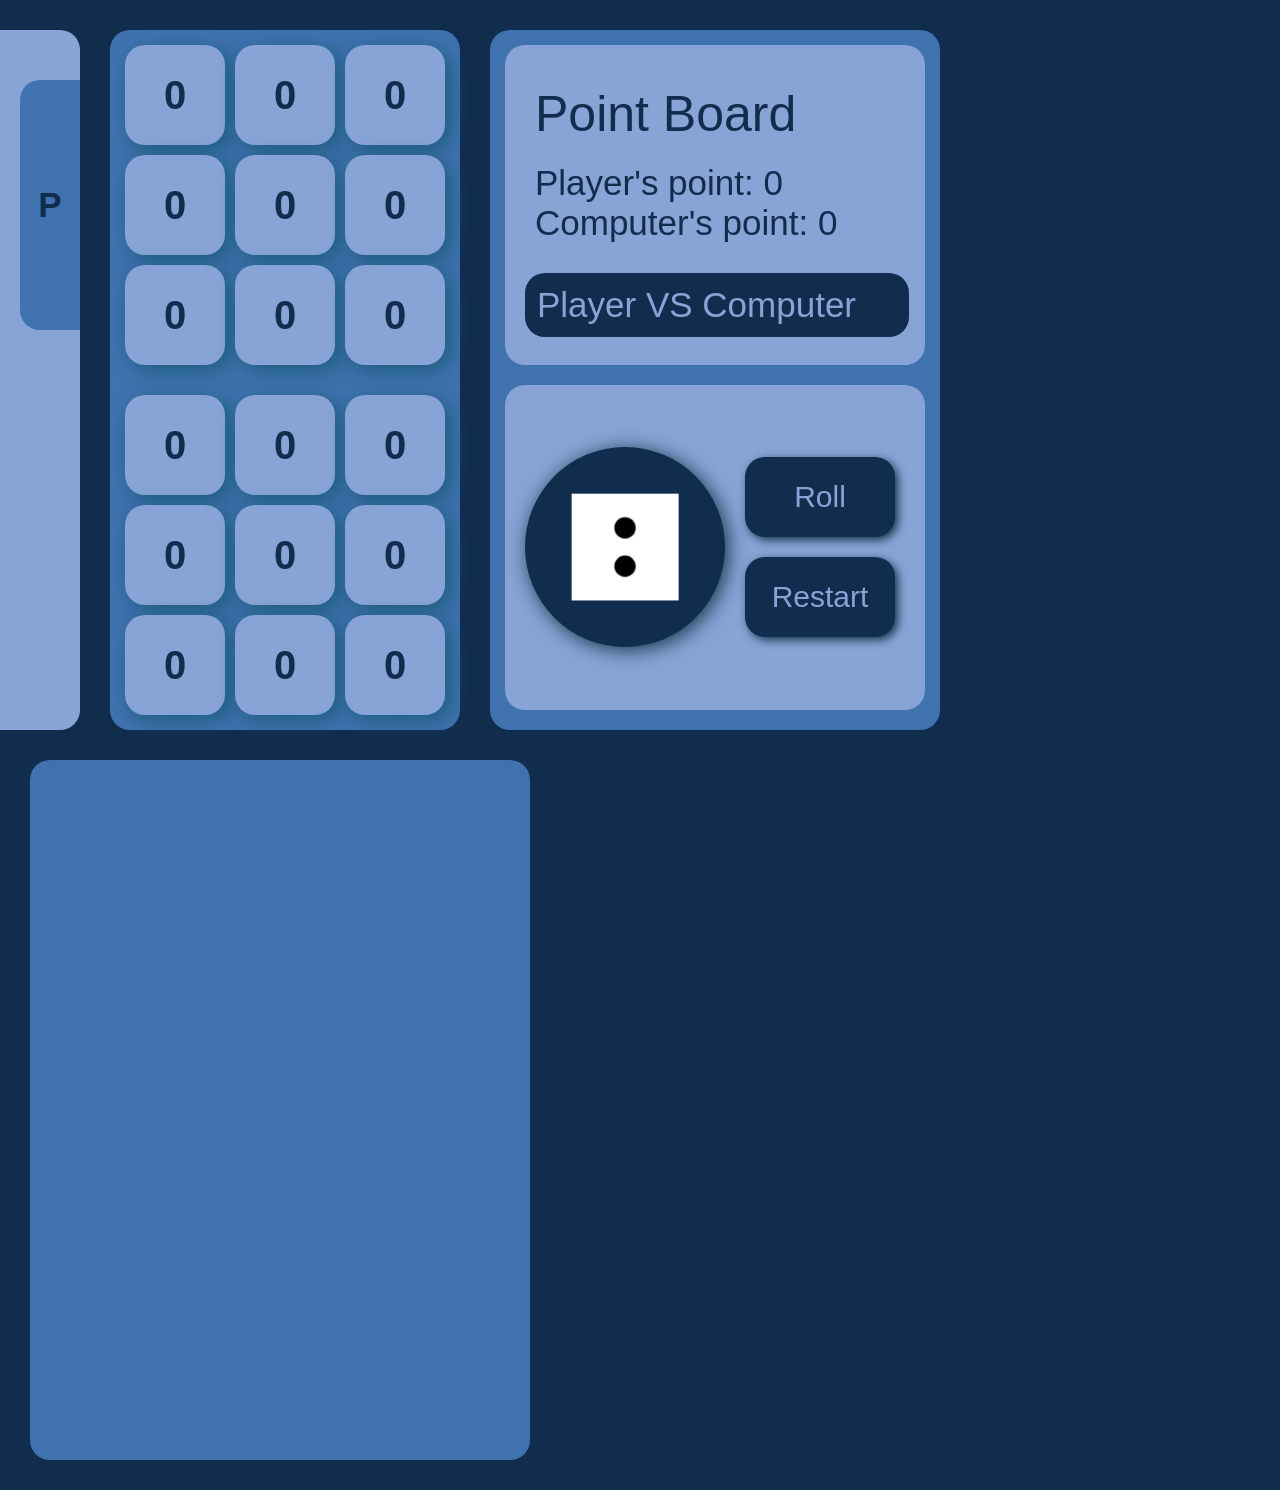
==== computer.html @ e393f09f "Add files via upload" ====
<!DOCTYPE html>
<html lang="en">

<head>
    <meta charset="UTF-8">
    <meta http-equiv="X-UA-Compatible" content="IE=edge">
    <meta name="viewport" content="width=device-width, initial-scale=1.0">
    <title>Document</title>
    <script src="computer.js"></script>
    <link rel="stylesheet" href="css/computer.css">
</head>

<body>
    <!-- 主界面 -->
    <div class="main">
        <!-- 左部状态栏 提示当前是谁的回合 -->
        <div class="bar">
            <button class="whoround" id="who_A">P</button>
            <button class="whoround" id="who_B"></button>
        </div>
        <!-- 棋盘 -->
        <div class="playboard">
            <div class="A">
                <ul>
                    <li><button id="A_1" onclick="put_num_A(id,0,0)">0</button></li>
                    <li><button id="A_2" onclick="put_num_A(id,0,1)">0</button></li>
                    <li><button id="A_3" onclick="put_num_A(id,0,2)">0</button></li>
                    <li><button id="A_4" onclick="put_num_A(id,1,0)">0</button></li>
                    <li><button id="A_5" onclick="put_num_A(id,1,1)">0</button></li>
                    <li><button id="A_6" onclick="put_num_A(id,1,2)">0</button></li>
                    <li><button id="A_7" onclick="put_num_A(id,2,0)">0</button></li>
                    <li><button id="A_8" onclick="put_num_A(id,2,1)">0</button></li>
                    <li><button id="A_9" onclick="put_num_A(id,2,2)">0</button></li>
                </ul>
            </div>
            <div class="B">
                <ul>
                    <li><button id="B_1" onclick="put_num_B(id,0,0)">0</button></li>
                    <li><button id="B_2" onclick="put_num_B(id,0,1)">0</button></li>
                    <li><button id="B_3" onclick="put_num_B(id,0,2)">0</button></li>
                    <li><button id="B_4" onclick="put_num_B(id,1,0)">0</button></li>
                    <li><button id="B_5" onclick="put_num_B(id,1,1)">0</button></li>
                    <li><button id="B_6" onclick="put_num_B(id,1,2)">0</button></li>
                    <li><button id="B_7" onclick="put_num_B(id,2,0)">0</button></li>
                    <li><button id="B_8" onclick="put_num_B(id,2,1)">0</button></li>
                    <li><button id="B_9" onclick="put_num_B(id,2,2)">0</button></li>
                </ul>
            </div>
        </div>
        <!-- 中部操作栏 -->
        <div class="operate">
            <div class="pointboard">
                <div class="round">Point Board</div>
                <div class="point">
                    <span>Player's point: </span><span id="ap">0</span>
                </div>
                <div class="point">
                    <span>Computer's point: </span><span id="bp">0</span>
                </div>
                <div class="window" id="window">
                    Player VS Computer
                </div>
            </div>
            <div class="touzi">
                <div id="area"></div>
                <div id="operation">
                    <button id="roll">Roll</button>
                    <br>
                    <button id="restart" onclick="restart()">Restart</button>
                </div>
                <script src="computer.js"></script>
                <script>
                    function g(id) {
                        return document.getElementById(id)
                    }

                    function on(dom, event, func) {
                        if (dom.addEventListener) {
                            dom.addEventListener(event, func, false)
                        } else {
                            dom.attachEvent('on' + event, func)
                        }
                    }
                    var myDice = dice(document.getElementById('area'), {
                        edgeLength: 100,
                        radius: 0,
                        hasShadow: false,
                        shadowTop: 90,
                        keepAnimationTime: 1000,
                        onKeepAnimationEnd: function(result) {
                            console.log('onKeepAnimationEnd,result:' + result + ',time:' + (new Date).getTime())
                        },
                        onEndAnimationEnd: function(result) {
                            console.log('onEndAnimationEnd,result:' + result + ',time:' + (new Date).getTime())
                        }
                    })
                    on(g('roll'), 'click', function() {
                        if (throw_chance == 0) {
                            x = document.getElementById("window");
                            x.innerHTML = "还没选定位置！！";
                        } else {
                            throw_chance = 0;
                            NUM = Math.floor(Math.random() * 6) + 1;
                            myDice.roll(NUM)
                            place = 1;
                        }
                    })
                </script>
            </div>
        </div>
    </div>
    <div class="right">

    </div>
</body>

</html>
---- css/computer.css ----
* {
    margin: 0;
    padding: 0;
}

li {
    list-style: none;
}

a {
    text-decoration: none;
}

.clearfix:before,
.clearfix:after {
    content: "";
    display: table;
}

.clearfix:after {
    clear: both;
}

body {
    background-color: #112d4e;
}

.main {
    display: block;
    float: left;
    height: 730px;
    width: 940px;
}

.bar {
    display: block;
    float: left;
    background-color: #88a4d6;
    height: 700px;
    width: 80px;
    margin-top: 30px;
    border-radius: 0 20px 20px 0;
}

.whoround {
    height: 250px;
    width: 60px;
    margin-left: 20px;
    border-radius: 20px 0 0 20px;
    border: 0;
    font-size: 35px;
    font-weight: bold;
    color: #112d4e;
    font-family: 'Franklin Gothic Medium', 'Arial Narrow', Arial, sans-serif;
}

#who_A {
    background-color: #3f72af;
    margin-top: 50px;
}

#who_B {
    margin-top: 100px;
    background-color: rgba(255, 255, 255, 0);
}

.playboard {
    display: block;
    float: left;
    margin: 30px;
    height: 700px;
    width: 350px;
    border-radius: 20px;
    background-color: #3f72af;
}

.playboard button:active {
    transform: scale(0.95);
    box-shadow: 3px 2px 22px 1px rgba(0, 0, 0, 0.24);
}

.A {
    height: 330px;
    width: 330px;
    margin: 0 auto;
    margin-top: 10px;
}

.B {
    height: 330px;
    width: 330px;
    margin: 0 auto;
    margin-top: 20px;
}

.playboard li {
    display: block;
    float: left;
}

.playboard button {
    height: 100px;
    width: 100px;
    margin: 5px;
    background-color: #88a4d6;
    border: 0px;
    border-radius: 20px;
    box-shadow: 5px 5px 20px rgb(27, 92, 122);
    font-size: 40px;
    font-weight: bolder;
    color: #112d4e;
}

.operate {
    display: block;
    float: left;
    height: 700px;
    width: 450px;
    background-color: #3f72af;
    border-radius: 20px;
    margin-top: 30px;
}

.pointboard {
    height: 280px;
    width: 400px;
    background-color: #88a4d6;
    color: #112d4e;
    margin: 0 auto;
    margin-top: 15px;
    margin-bottom: 20px;
    padding-top: 40px;
    padding-left: 20px;
    border-radius: 20px;
    font-size: 50px;
    font-family: 'Franklin Gothic Medium', 'Arial Narrow', Arial, sans-serif;
}

.point {
    margin-left: 10px;
    font-size: 35px;
}

.round {
    margin-left: 10px;
    margin-bottom: 20px;
}

.window {
    height: 40px;
    width: 360px;
    margin-top: 30px;
    background-color: #112d4e;
    font-size: 35px;
    padding: 12px;
    color: #88a4d6;
    border-radius: 20px;
}

.touzi {
    height: 325px;
    width: 420px;
    background-color: #88a4d6;
    color: #112d4e;
    margin: 0 auto;
    border-radius: 20px;
    margin-top: 20px;
    font-weight: bold;
}

.touzi button {
    background-color: #112d4e;
}

#area {
    display: block;
    float: left;
    height: 200px;
    width: 200px;
    border-radius: 100px;
    margin: 0 auto;
    background-color: #112d4e;
    margin: 0 20px;
    margin-top: 62px;
    box-shadow: 3px 3px 20px rgb(16, 55, 73);
}

#operation {
    display: block;
    float: left;
    height: 160px;
    width: 150px;
    text-align: center;
    margin-top: 72px;
}

#roll,
#restart {
    height: 80px;
    width: 150px;
    border-radius: 20px;
    border: 0px;
    color: #88a4d6;
    font-size: 30px;
    margin-bottom: 20px;
    box-shadow: 3px 3px 10px rgb(16, 55, 73);
}

.touzi button:active {
    transform: scale(0.98);
    box-shadow: 3px 2px 22px 1px rgba(0, 0, 0, 0.24);
}

.right {
    float: left;
    height: 700px;
    width: 500px;
    background-color: #3f72af;
    margin: 30px;
    border-radius: 20px;
}
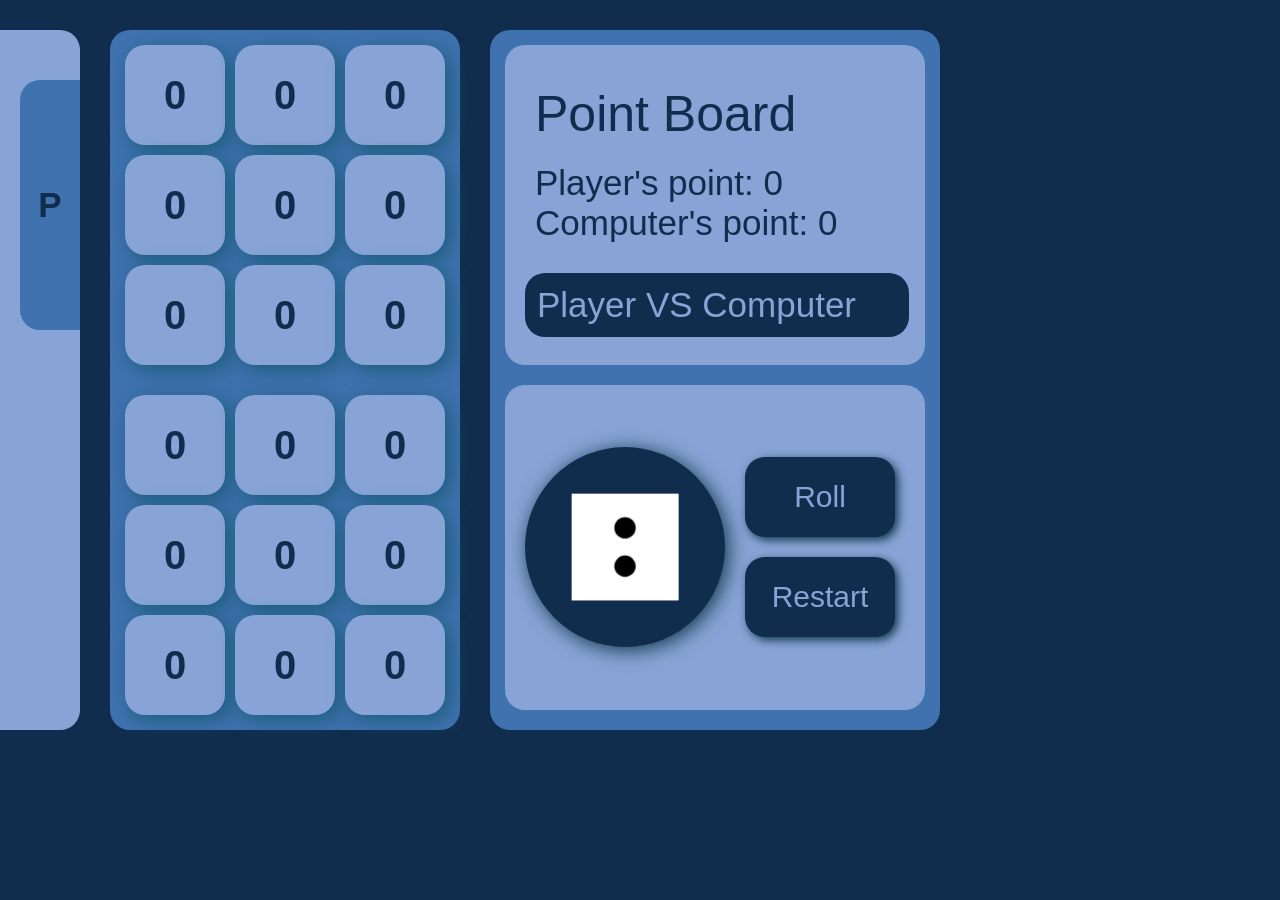
==== commit 35a682d0: "Add files via upload" ====
--- a/computer.html
+++ b/computer.html
@@ -109,9 +109,9 @@
             </div>
         </div>
     </div>
-    <div class="right">
+    <!-- <div class="right">
 
-    </div>
+    </div> -->
 </body>
 
 </html>
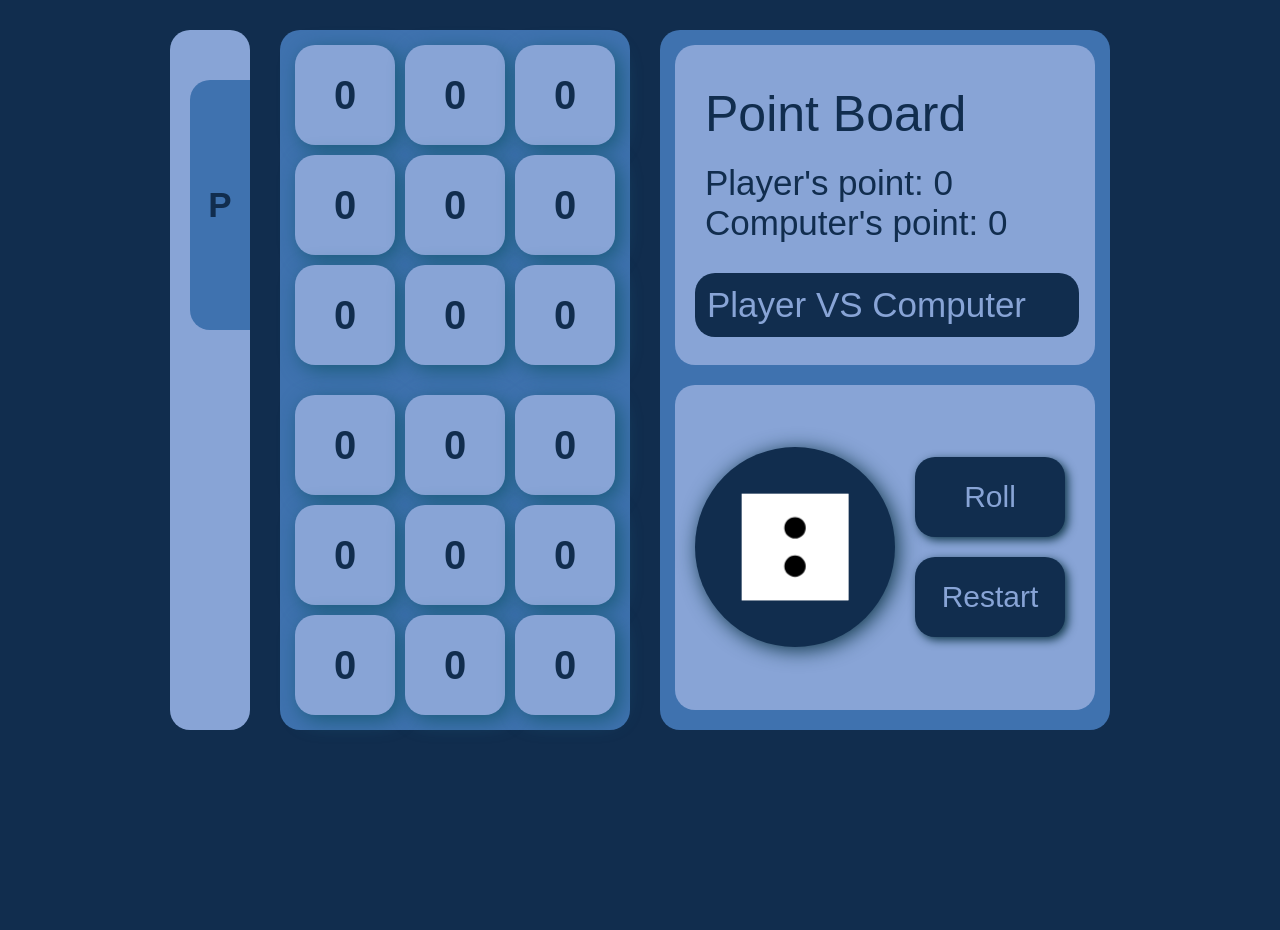
==== commit 334724be: "Add files via upload" ====
--- a/computer.html
+++ b/computer.html
@@ -11,6 +11,15 @@
 </head>
 
 <body>
+    <!-- 悬浮窗 -->
+    <div class="float_window" id="light">
+        <p id="result">Player Win !!</p>
+        <div class="fw_op">
+            <button onclick="closeDialog();restart();">Restart</button>
+            <button>Menu</button>
+        </div>
+        
+    </div>
     <!-- 主界面 -->
     <div class="main">
         <!-- 左部状态栏 提示当前是谁的回合 -->
--- a/css/computer.css
+++ b/css/computer.css
@@ -1,6 +1,8 @@
 * {
     margin: 0;
     padding: 0;
+    transition-property: all;
+    transition-duration: 0.3s;
 }
 
 li {
@@ -25,11 +27,52 @@
     background-color: #112d4e;
 }
 
+.float_window{
+    display: none; 
+    position: absolute; 
+    height: 200px;
+    width: 400px;
+    left:38%;
+    top: 30%;
+    font-family: 'Franklin Gothic Medium', 'Arial Narrow', Arial, sans-serif;
+    border: 15px solid #112d4e; 
+    border-radius: 20px;
+    background-color:#3f72af; 
+    padding-top: 35px;
+    z-index:1002; 
+    overflow: auto; 
+    text-align: center;
+    box-shadow: 0px 0px 1000px 1000px rgba(125, 181, 211, 0.335);
+}
+.float_window p{
+    font-size: 45px;
+    font-weight:bold;
+    color: #112d4e;
+
+}
+.float_window button{
+    height: 80px;
+    width: 140px;
+    border-radius: 20px;
+    border: 0px;
+    background-color: #88a4d6;
+    color: #112d4e;
+    font-weight: bold;
+    font-size: 23px;
+    margin-right: 20px;
+    box-shadow: 3px 3px 10px rgb(16, 55, 73);
+}
+.fw_op{
+    height: 80px;
+    width: 330px;
+    margin-left: 48px;
+    margin-top: 20px;
+}
 .main {
-    display: block;
-    float: left;
     height: 730px;
     width: 940px;
+    margin: 0 auto;
+    margin-bottom: 200px;
 }
 
 .bar {
@@ -39,7 +82,7 @@
     height: 700px;
     width: 80px;
     margin-top: 30px;
-    border-radius: 0 20px 20px 0;
+    border-radius: 20px;
 }
 
 .whoround {
@@ -78,6 +121,9 @@
     transform: scale(0.95);
     box-shadow: 3px 2px 22px 1px rgba(0, 0, 0, 0.24);
 }
+.playboard button:hover {
+    transform: scale(1.05);
+}
 
 .A {
     height: 330px;
@@ -205,6 +251,10 @@
     margin-bottom: 20px;
     box-shadow: 3px 3px 10px rgb(16, 55, 73);
 }
+#roll:hover,
+#restart:hover {
+    transform: scale(1.05);
+}
 
 .touzi button:active {
     transform: scale(0.98);
